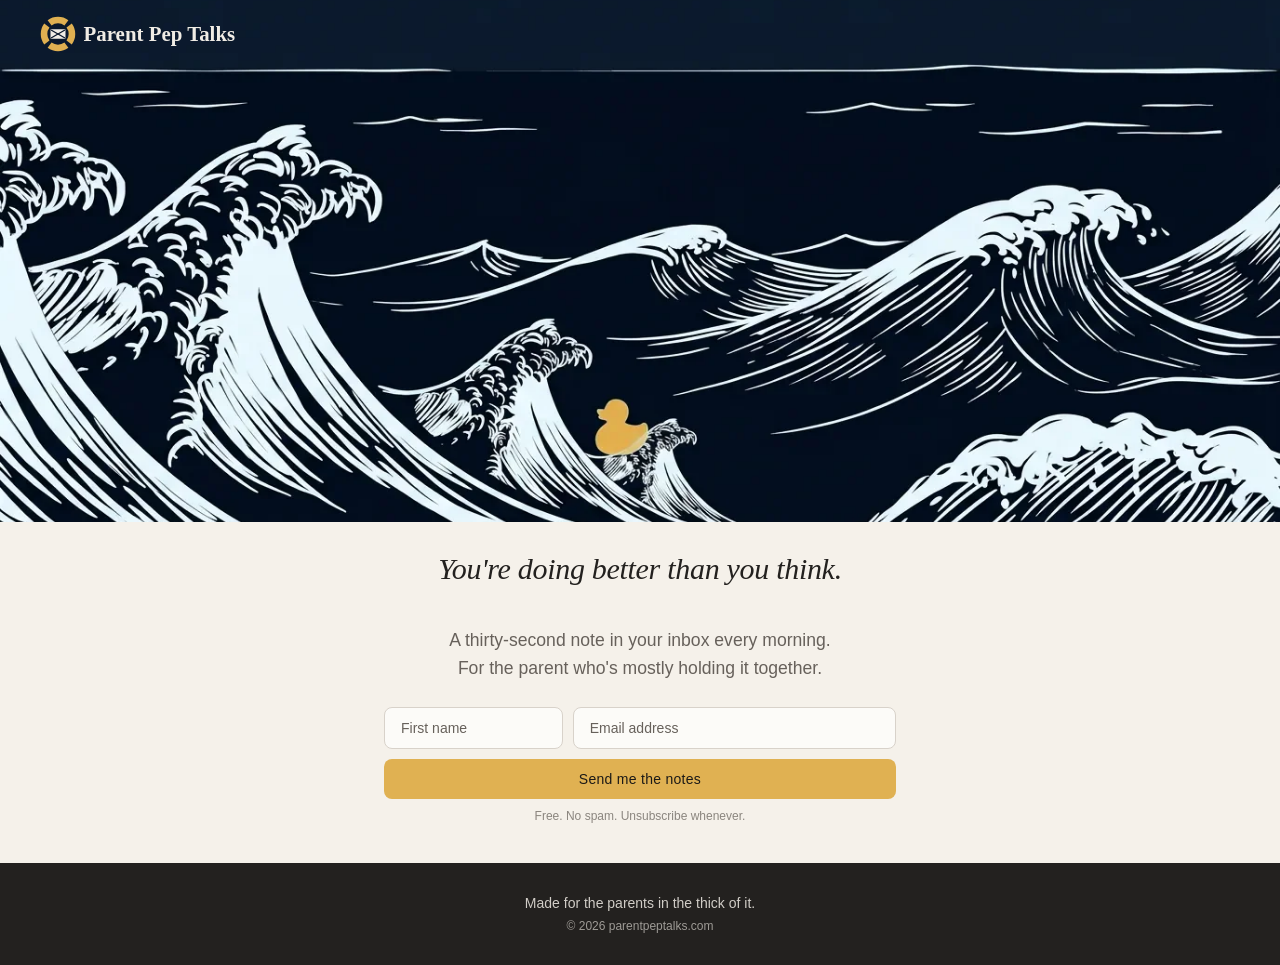
==== index.html @ fadb8c1b "feat(brand): favicon swap — gold life-ring on navy tile, svg-first links The old favicon.png was the" ====
<!doctype html>
<html lang="en">
  <head>
    <meta charset="UTF-8">
    <meta name="viewport" content="width=device-width, initial-scale=1.0">
    <link rel="icon" type="image/svg+xml" href="assets/favicon.svg">
    <link rel="icon" type="image/png" sizes="32x32" href="assets/favicon.png">
    <link rel="apple-touch-icon" href="assets/apple-touch-icon.png">
    <link rel="canonical" href="https://parentpeptalks.com/">
    <title>Parent Pep Talks — A daily note for tired parents</title>
    <meta name="description" content="A thirty-second note in your inbox every morning. For the parent who's holding it together — mostly. Free daily email.">
    <meta property="og:title" content="Parent Pep Talks">
    <meta property="og:site_name" content="Parent Pep Talks">
    <meta property="og:description" content="A thirty-second note in your inbox every morning. For the parent who's holding it together — mostly.">
    <meta property="og:type" content="website">
    <meta property="og:url" content="https://parentpeptalks.com">
    <meta name="twitter:card" content="summary_large_image">
    <meta name="twitter:title" content="Parent Pep Talks">
    <meta name="twitter:description" content="A thirty-second note in your inbox every morning. For the parent who's holding it together — mostly.">
    <meta property="og:image" content="https://parentpeptalks.com/assets/og-hero.webp">
    <meta name="twitter:image" content="https://parentpeptalks.com/assets/og-hero.webp">
    <script type="application/ld+json">{"@context":"https://schema.org","@type":"Organization","@id":"https://parentpeptalks.com/#organization","name":"Parent Pep Talks","url":"https://parentpeptalks.com/"}</script>
    <script type="application/ld+json">{"@context":"https://schema.org","@type":"WebSite","@id":"https://parentpeptalks.com/#website","name":"Parent Pep Talks","url":"https://parentpeptalks.com","description":"A daily email for tired parents — short, affirming notes that make you feel less alone."}</script>
    <link rel="stylesheet" href="styles.css">
  </head>
  <body>
    <header class="site-header hero-header">
      <a href="./" class="logo" aria-label="Parent Pep Talks — home">
        <!-- Cream variant over the navy band: CTA-gold ring, cream envelope,
             fold lines in the band's night navy (sampled from hero-band.webp). -->
        <svg class="logo-mark" viewBox="0 0 96 96" aria-hidden="true" focusable="false">
          <g fill="#e0b051">
            <path d="M20.32 11.26A46 46 0 0 1 75.68 11.26L65.15 25.24A28.5 28.5 0 0 0 30.85 25.24Z"/>
            <path d="M84.74 20.32A46 46 0 0 1 84.74 75.68L70.76 65.15A28.5 28.5 0 0 0 70.76 30.85Z"/>
            <path d="M75.68 84.74A46 46 0 0 1 20.32 84.74L30.85 70.76A28.5 28.5 0 0 0 65.15 70.76Z"/>
            <path d="M11.26 75.68A46 46 0 0 1 11.26 20.32L25.24 30.85A28.5 28.5 0 0 0 25.24 65.15Z"/>
          </g>
          <rect x="28" y="35.5" width="40" height="25" rx="2" fill="#f0ece5"/>
          <g fill="none" stroke="#0b192d" stroke-width="3.25">
            <path d="M29.5 37.5L48 48L66.5 37.5"/>
            <path d="M29.5 58.5L48 48L66.5 58.5"/>
          </g>
        </svg>
        <span class="logo-word" aria-hidden="true">Parent Pep Talks</span>
      </a>
    </header>
    <main>
      <section class="hero">
        <div class="hero-band">
          <picture>
            <source media="(max-width: 640px) and (orientation: portrait)" srcset="assets/hero-tall.webp">
            <img src="assets/hero-band.webp" alt="" width="1376" height="768" loading="eager" fetchpriority="high" class="hero-image">
          </picture>
        </div>
        <h1 class="hero-line">You're doing better than you think.</h1>
      </section>
      <section class="signup">
        <div class="signup-inner">
          <p class="tagline">A thirty-second note in your inbox every morning.<br>For the parent who's mostly holding it together.</p>
          <form data-kit-form data-kit-redirect="welcome">
            <div class="fields">
              <input type="text" name="firstName" placeholder="First name" aria-label="First name" autocomplete="given-name" required class="field first-name">
              <input type="email" name="email" placeholder="Email address" aria-label="Email address" autocomplete="email" required class="field email">
            </div>
            <button type="submit" class="submit">Send me the notes</button>
            <p class="fine-print">Free. No spam. Unsubscribe whenever.</p>
          </form>
          <template data-kit-fallback>
            <a class="fallback-cta" href="https://parent-pep-talks.kit.com">Send me the notes</a>
          </template>
          <p class="form-status" data-form-status role="status" aria-live="polite" hidden></p>
        </div>
      </section>
    </main>
    <footer class="site-footer">
      <p class="footer-note">Made for the parents in the thick of it.</p>
      <p class="footer-copyright">© 2026 parentpeptalks.com</p>
    </footer>
    <script src="kit-form.js"></script>
  </body>
</html>
---- styles.css ----
/* Parent Pep Talks brand system — shared by every page on parentpeptalks.com.
   Two worlds. The warm paper world is the interface: bone field, charcoal ink,
   1px hairlines. The black night world is the artwork, used exactly as Allie
   painted it — deep-navy night field, ice-blue foam hsl(197 100% 95%),
   lemon glow hsl(54 77% 66%) — hung full-bleed as a band from the very top
   of the page,
   cropping at the viewport edges (the framed-print staging from PR #5 is
   retired). Gold bridges the worlds: one gold family, and the CTA --primary
   is the brand's single gold — Allie's Oct 23 pick anchors everything on the
   button's own gold (#e0b051, hsl(40 70% 60%)): the mark carries the CTA gold
   in every context, and the duck artwork converges on the same gold.
   The artwork's thick carved linocut lines against the UI's 1px hairlines are
   an intentional contrast, not a mismatch. There are no navy tokens — the
   navy idea was declined. On the band the header floats transparent and the
   lockup switches to its cream variant (CTA-gold ring, cream envelope, and
   the bold cream wordmark); the tagline and email capture stay in the warm
   world below, never overlaid on the artwork. Fonts stay the system stack
   on purpose — no webfonts. */
:root {
  --background: hsl(39 36% 94%);   /* warm bone */
  --surface: hsl(42 40% 98%);      /* inputs and panel backing, a step lighter */
  --foreground: hsl(30 7% 13%);    /* charcoal ink */
  --muted-foreground: hsl(30 6% 38%);
  --border: hsl(35 16% 82%);       /* hairline */
  --primary: hsl(40 70% 60%);      /* the brand gold — ring and duck follow this token */
  --primary-foreground: hsl(30 8% 10%);
  --success: hsl(33 55% 32%);      /* deep gold-amber, legible on bone */
  --destructive: hsl(8 65% 40%);
  --footer-ink: hsl(40 27% 92%);
  --font-sans: -apple-system, BlinkMacSystemFont, "Segoe UI", Roboto, "Helvetica Neue", Arial, sans-serif;
  --font-heading: Georgia, "Times New Roman", serif;
}
* { box-sizing: border-box; }
body {
  margin: 0;
  min-height: 100vh;
  display: flex;
  flex-direction: column;
  background: var(--background);
  color: var(--foreground);
  font-family: var(--font-sans);
}
.site-header {
  display: flex;
  align-items: center;
  padding: 1rem 1.5rem;
  border-bottom: 1px solid var(--border);
}
/* The lockup: inline SVG life-ring mark plus real text in the site's Georgia
   serif (crisper at header size than outlined SVG text, and it honors the
   no-webfonts rule). .logo's font-size is set to its own height so the
   wordmark and the mark gap (.21em, measured off the old PNG) scale with
   the 768px height step. The wordmark runs .58em bold — the Oct 23 bump
   from the PNG-matched .46em regular so the brand reads at a glance next
   to the gold ring. */
.logo {
  display: inline-flex;
  align-items: center;
  gap: .21em;
  height: 2rem;
  font-size: 2rem;
  text-decoration: none;
}
.logo-mark { display: block; height: 100%; width: auto; }
/* Warm brown sampled from the retired logo.png wordmark (#88735d). */
.logo-word {
  font-family: var(--font-heading);
  font-size: .58em;
  font-weight: 700;
  line-height: 1;
  color: #88735d;
  white-space: nowrap;
}
@media (min-width: 768px) {
  .site-header { padding: 1rem 2.5rem; }
  .logo { height: 2.25rem; font-size: 2.25rem; }
}
/* Homepage header floats over the band: transparent, no hairline, and the
   cream logo variant (CTA-gold ring, cream envelope and wordmark).
   /signup and /welcome keep the bone-backed header. */
.site-header.hero-header {
  position: absolute;
  top: 0;
  left: 0;
  right: 0;
  z-index: 10;
  background: transparent;
  border-bottom: none;
}
/* On the band the wordmark goes cream (the same bone as the cream PNG's). */
.hero-header .logo-word { color: var(--footer-ink); }
main { flex: 1; display: flex; flex-direction: column; }

/* The hero is a full-bleed band from the very top of the page: edge-to-edge
   artwork, no border, no shadow, no rounded corners — the wave crops at the
   viewport edges. The wide artwork carries desktop and landscape; portrait
   phones swap to the tall artwork via the index.html <picture>. Height stays
   generous so the vast-ocean scope reads, but capped so the tagline and email
   capture still peek into the first screenful, and object-position holds the
   duck in frame. */
.hero {
  display: flex;
  flex-direction: column;
  align-items: center;
}
.hero-band {
  width: 100%;
  height: clamp(420px, 58vh, 640px);
  overflow: hidden;
}
.hero-band .hero-image {
  display: block;
  width: 100%;
  height: 100%;
  object-fit: cover;
  /* Wide artwork: horizon at ~23% of frame height, duck at ~73% — the center
     window keeps both in frame across desktop sizes. */
  object-position: center 50%;
  pointer-events: none;
}
@media (max-width: 640px) {
  /* Landscape phones: short band on the wide artwork — today's crop. */
  .hero-band { height: clamp(240px, 34vh, 320px); }
}
@media (max-width: 640px) and (orientation: portrait) {
  /* Portrait phones get the tall artwork: a taller band opens up the ocean
     expanse; a low anchor keeps the duck and main crest in frame — the duck
     sits at ~86% of the tall frame. */
  .hero-band { height: clamp(380px, 56vh, 520px); }
  .hero-band .hero-image { object-position: center 78%; }
}
/* The promise line lives in the warm space below the band — charcoal
   serif-italic ink on bone, never overlaid on the artwork. */
.hero-line {
  margin: clamp(1.25rem, 3vh, 2rem) 0 0;
  max-width: 34rem;
  padding: 0 1.5rem;
  text-align: center;
  font-family: var(--font-heading);
  font-style: italic;
  font-weight: 400;
  font-size: clamp(1.25rem, 2.6vw, 1.875rem);
  line-height: 1.35;
  letter-spacing: -0.01em;
}
.signup {
  width: 100%;
  padding: clamp(1.5rem, 4vh, 3rem) 1.5rem 2.5rem;
  display: flex;
  flex-direction: column;
  align-items: center;
}
.signup-inner { width: 100%; max-width: 32rem; text-align: center; }
/* /signup is a standalone moment: one centered column, filling the viewport. */
.signup-centered { flex: 1; justify-content: center; }
.tagline {
  margin: 0 0 1.5rem;
  line-height: 1.625;
  font-size: clamp(0.9rem, 1.6vw, 1.1rem);
  font-weight: 300;
  color: var(--muted-foreground);
}
/* The promise headline on /signup — same serif-italic voice as the homepage
   caption, but in document flow and scaled up for a page with nothing else in it. */
.signup-title {
  margin: 0 0 1.5rem;
  font-family: var(--font-heading);
  font-style: italic;
  font-weight: 400;
  font-size: clamp(1.75rem, 4.5vw, 2.75rem);
  line-height: 1.3;
  letter-spacing: -0.01em;
}
.fields { display: flex; flex-direction: column; gap: .625rem; margin-bottom: .625rem; }
.field {
  width: 100%;
  padding: .75rem 1rem;
  border-radius: .5rem;
  border: 1px solid var(--border);
  background: var(--surface);
  color: var(--foreground);
  font-family: var(--font-sans);
  font-size: .875rem;
  outline: none;
  min-width: 0;
  transition: border-color .2s;
}
.field::placeholder { color: var(--muted-foreground); opacity: 1; }
/* Focus goes to ink, not gold — gold stays exclusively on the primary action. */
.field:focus { border-color: var(--foreground); }
@media (min-width: 640px) {
  .fields { flex-direction: row; }
  .field.first-name { flex: 1; }
  .field.email { flex: 2; }
}
.submit {
  width: 100%;
  padding: .75rem 2rem;
  border: none;
  border-radius: .5rem;
  background: var(--primary);
  color: var(--primary-foreground);
  font-family: var(--font-sans);
  font-size: .875rem;
  font-weight: 500;
  letter-spacing: .02em;
  cursor: pointer;
  transition: opacity .2s;
}
.submit:hover { opacity: .9; }
.submit:disabled { opacity: .6; cursor: default; }
.fine-print { margin: .625rem 0 0; font-size: .75rem; color: hsl(30 6% 38% / .75); }
.fallback-cta {
  display: block;
  width: 100%;
  padding: .75rem 2rem;
  border-radius: .5rem;
  background: var(--primary);
  color: var(--primary-foreground);
  text-decoration: none;
  text-align: center;
  font-size: .875rem;
  font-weight: 500;
  letter-spacing: .02em;
  transition: opacity .2s;
}
.fallback-cta:hover { opacity: .9; }
.form-status { margin: .75rem 0 0; font-size: .875rem; }
.form-status[data-state="success"] { color: var(--success); }
.form-status[data-state="error"] { color: var(--destructive); }
/* Charcoal concentrates in the footer band — the page's dark anchor on bone. */
.site-footer {
  padding: 2rem 1.5rem;
  background: var(--foreground);
  color: var(--footer-ink);
  display: flex;
  flex-direction: column;
  align-items: center;
  gap: .5rem;
}
.site-footer p { margin: 0; }
.footer-note { font-size: .875rem; opacity: .85; }
.footer-copyright { font-size: .75rem; opacity: .6; }

/* /welcome — page two of the two-step signup. The celebration header carries
   the homepage's old success line verbatim; the profile form below it is a
   left-aligned labeled column inside the same centered page column, styled
   from the existing field/submit primitives. */
.welcome-title {
  margin: 0 0 .75rem;
  font-family: var(--font-heading);
  font-style: italic;
  font-weight: 400;
  font-size: clamp(1.75rem, 4.5vw, 2.75rem);
  line-height: 1.3;
  letter-spacing: -0.01em;
}
.welcome-lead {
  margin: 0 auto 2.25rem;
  max-width: 30rem;
  line-height: 1.625;
  font-size: .9rem;
  font-weight: 300;
  color: var(--muted-foreground);
}
.incentive { margin: 0 auto 2rem; max-width: 30rem; }
.incentive-title {
  margin: 0 0 .5rem;
  font-family: var(--font-heading);
  font-style: italic;
  font-weight: 400;
  font-size: clamp(1.25rem, 2.6vw, 1.625rem);
  line-height: 1.3;
}
.incentive-copy { margin: 0; line-height: 1.625; font-size: .9rem; color: var(--muted-foreground); }
.optionality { margin: .75rem 0 0; line-height: 1.625; font-size: .8125rem; color: hsl(30 6% 38% / .75); }
.welcome-form { text-align: left; }
/* Seven stacked fields on every viewport — the homepage's side-by-side row is
   a two-field layout, not this one. Labels carry the vertical rhythm. */
.welcome-form .fields { flex-direction: column; gap: 0; margin-bottom: 1.25rem; }
.field-label { display: block; margin: 1.125rem 0 .375rem; font-size: .8125rem; font-weight: 500; }
.field-label:first-child { margin-top: 0; }
.field-help { margin: .375rem 0 0; font-size: .75rem; color: hsl(30 6% 38% / .75); }
/* Locked email: prefilled from the homepage handoff, readonly, visibly muted. */
.field-locked { background: hsl(42 20% 92%); color: var(--muted-foreground); }
.field-locked:focus { border-color: var(--border); }

/* /notes/<slug>/ — the daily-note archive. One article column in the warm
   world: the note itself is set in the site's Georgia serif (the letter is
   the product), the kicker carries date and category, and the signup block
   below reuses the form primitives untouched. Pattern reference:
   notes/example/ — flow documented in notes/README.md. */
.note {
  width: 100%;
  max-width: 34rem;
  margin: 0 auto;
  padding: clamp(2rem, 6vh, 3.5rem) 1.5rem 0;
}
/* Only the template example wears the banner — real notes drop it (and the
   noindex) when they publish. */
.example-banner {
  margin: 0 0 2rem;
  padding: .75rem 1rem;
  border: 1px solid var(--border);
  border-radius: .5rem;
  font-size: .8125rem;
  line-height: 1.5;
  color: var(--muted-foreground);
}
.note-kicker {
  margin: 0 0 .75rem;
  font-size: .75rem;
  letter-spacing: .08em;
  text-transform: uppercase;
  color: hsl(30 6% 38% / .75);
}
.note-title {
  margin: 0 0 1.75rem;
  font-family: var(--font-heading);
  font-style: italic;
  font-weight: 400;
  font-size: clamp(1.75rem, 4.5vw, 2.5rem);
  line-height: 1.3;
  letter-spacing: -0.01em;
}
.note-body {
  font-family: var(--font-heading);
  font-size: 1.0625rem;
  line-height: 1.75;
}
.note-body p { margin: 0 0 1.25rem; }
.note-signoff { font-style: italic; color: var(--muted-foreground); }
/* Prev/next links between neighboring notes, once real notes exist. */
.note-nav {
  display: flex;
  justify-content: space-between;
  gap: 1rem;
  margin: 2rem 0 0;
  font-size: .875rem;
}
.note-nav a {
  color: var(--foreground);
  text-decoration: underline;
  text-underline-offset: 3px;
}
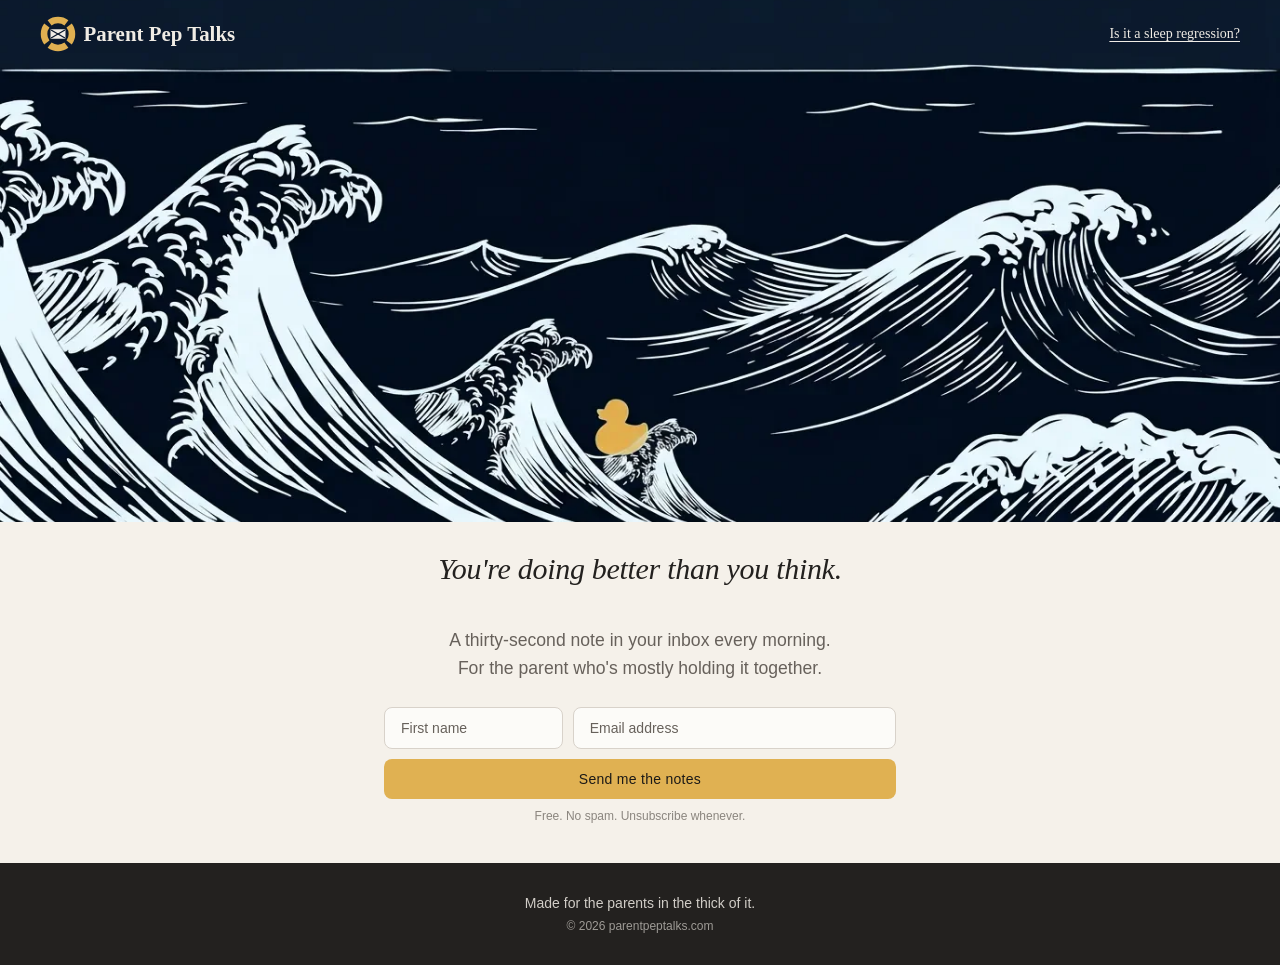
==== commit dbf4b9d0: "feat(nav): link /sleep from the homepage header The capture gate is met (Kit Profile Form 10073349 v" ====
--- a/index.html
+++ b/index.html
@@ -43,6 +43,9 @@
         </svg>
         <span class="logo-word" aria-hidden="true">Parent Pep Talks</span>
       </a>
+      <nav class="site-nav" aria-label="Site">
+        <a href="sleep">Is it a sleep regression?</a>
+      </nav>
     </header>
     <main>
       <section class="hero">
--- a/styles.css
+++ b/styles.css
@@ -343,3 +343,215 @@
   text-decoration: underline;
   text-underline-offset: 3px;
 }
+
+/* /sleep — the Sleep Disruption Calculator.
+   Same warm world as /signup: the centered bone column, serif-italic display
+   type, and gold reserved for the one primary action. The calculator adds
+   symptom chips and a result card; both lean on the shared field, submit,
+   and note primitives above. */
+
+.sleep {
+  flex: 1;
+  justify-content: center;
+  padding-top: clamp(2rem, 6vh, 3.5rem);
+}
+
+.sleep-lead {
+  margin: 0 0 1.5rem;
+  line-height: 1.625;
+  font-size: .9rem;
+  font-weight: 300;
+  color: var(--muted-foreground);
+}
+
+.dst-banner {
+  margin: 0 0 1.5rem;
+  padding: .75rem 1rem;
+  border: 1px solid var(--border);
+  border-radius: .5rem;
+  background: var(--surface);
+  font-size: .8125rem;
+  line-height: 1.55;
+  color: var(--muted-foreground);
+}
+
+.dst-banner strong {
+  color: var(--foreground);
+}
+
+.chips {
+  display: flex;
+  flex-wrap: wrap;
+  gap: .5rem;
+  margin: .5rem 0 1.5rem;
+}
+
+.chip {
+  padding: .5rem .875rem;
+  border: 1px solid var(--border);
+  border-radius: 999px;
+  background: var(--surface);
+  color: var(--foreground);
+  font-family: var(--font-sans);
+  font-size: .8125rem;
+  cursor: pointer;
+  transition: border-color .2s ease, background .2s ease, color .2s ease;
+}
+
+.chip:hover {
+  border-color: var(--foreground);
+}
+
+/* Selected: ink, not gold — gold stays exclusively on the primary action. */
+.chip.selected {
+  background: var(--foreground);
+  border-color: var(--foreground);
+  color: var(--background);
+}
+
+.chip.featured {
+  border-color: var(--foreground);
+  font-weight: 500;
+}
+
+.sleep-date {
+  width: 100%;
+  max-width: 16rem;
+}
+
+.result {
+  margin: 1.75rem 0 0;
+  padding: 1.25rem 1.25rem 1.5rem;
+  border: 1px solid var(--border);
+  border-radius: .5rem;
+  background: var(--surface);
+}
+
+.result-kicker {
+  margin: 0 0 .5rem;
+  font-size: .75rem;
+  letter-spacing: .08em;
+  text-transform: uppercase;
+  color: hsl(30 6% 38% / .75);
+}
+
+.result-title {
+  margin: 0 0 .25rem;
+  font-family: var(--font-heading);
+  font-style: italic;
+  font-weight: 400;
+  font-size: clamp(1.375rem, 3vw, 1.75rem);
+  line-height: 1.3;
+}
+
+.result-band {
+  margin: 0 0 .75rem;
+  font-size: .75rem;
+  letter-spacing: .08em;
+  text-transform: uppercase;
+  color: hsl(30 6% 38% / .75);
+}
+
+.result-summary {
+  margin: 0 0 .75rem;
+  line-height: 1.625;
+  font-size: .9rem;
+}
+
+.result-why {
+  margin: 0 0 .75rem;
+  line-height: 1.625;
+  font-size: .875rem;
+  color: var(--muted-foreground);
+}
+
+.result-duration {
+  margin: 0 0 1.25rem;
+  font-size: .8125rem;
+  color: var(--muted-foreground);
+}
+
+.result-duration strong {
+  color: var(--foreground);
+  font-weight: 500;
+}
+
+.script-label {
+  margin: 0 0 .5rem;
+  font-family: var(--font-sans);
+  font-size: .8125rem;
+  font-weight: 500;
+}
+
+.script-block {
+  padding: 1rem 1.25rem;
+  border: 1px solid var(--border);
+  border-radius: .5rem;
+  background: var(--background);
+  font-family: var(--font-heading);
+  font-size: 1rem;
+  line-height: 1.7;
+}
+
+.script-block p {
+  margin: 0;
+}
+
+.result-alt {
+  margin: 1rem 0 0;
+  font-size: .8125rem;
+  font-style: italic;
+  color: var(--muted-foreground);
+}
+
+.result-error {
+  margin: 0;
+  color: var(--destructive);
+  font-size: .875rem;
+  line-height: 1.625;
+}
+
+.capture {
+  margin-top: 2rem;
+  padding-top: 1.5rem;
+  border-top: 1px solid var(--border);
+}
+
+.capture-title {
+  margin: 0 0 1rem;
+  font-family: var(--font-heading);
+  font-style: italic;
+  font-weight: 400;
+  font-size: clamp(1.25rem, 2.6vw, 1.625rem);
+  line-height: 1.3;
+}
+
+
+/* Homepage nav — the one cross-page hop out of the header, to /sleep.
+   Cream over the band (the same footer-ink as the wordmark), Georgia
+   like the lockup, underline offset matching the notes' prev/next links.
+   Phones wrap it to its own row under the lockup: one line cannot hold
+   the wordmark plus a full question at 360px. */
+.site-nav {
+  margin-left: auto;
+  font-family: var(--font-heading);
+  font-size: .875rem;
+}
+
+.site-nav a {
+  color: var(--footer-ink);
+  text-decoration: underline;
+  text-underline-offset: 3px;
+}
+
+.site-nav a:hover { opacity: .9; }
+
+@media (max-width: 767px) {
+  .site-header.hero-header { flex-wrap: wrap; }
+  .site-header.hero-header .site-nav {
+    flex-basis: 100%;
+    text-align: right;
+    padding-top: .25rem;
+  }
+}
+
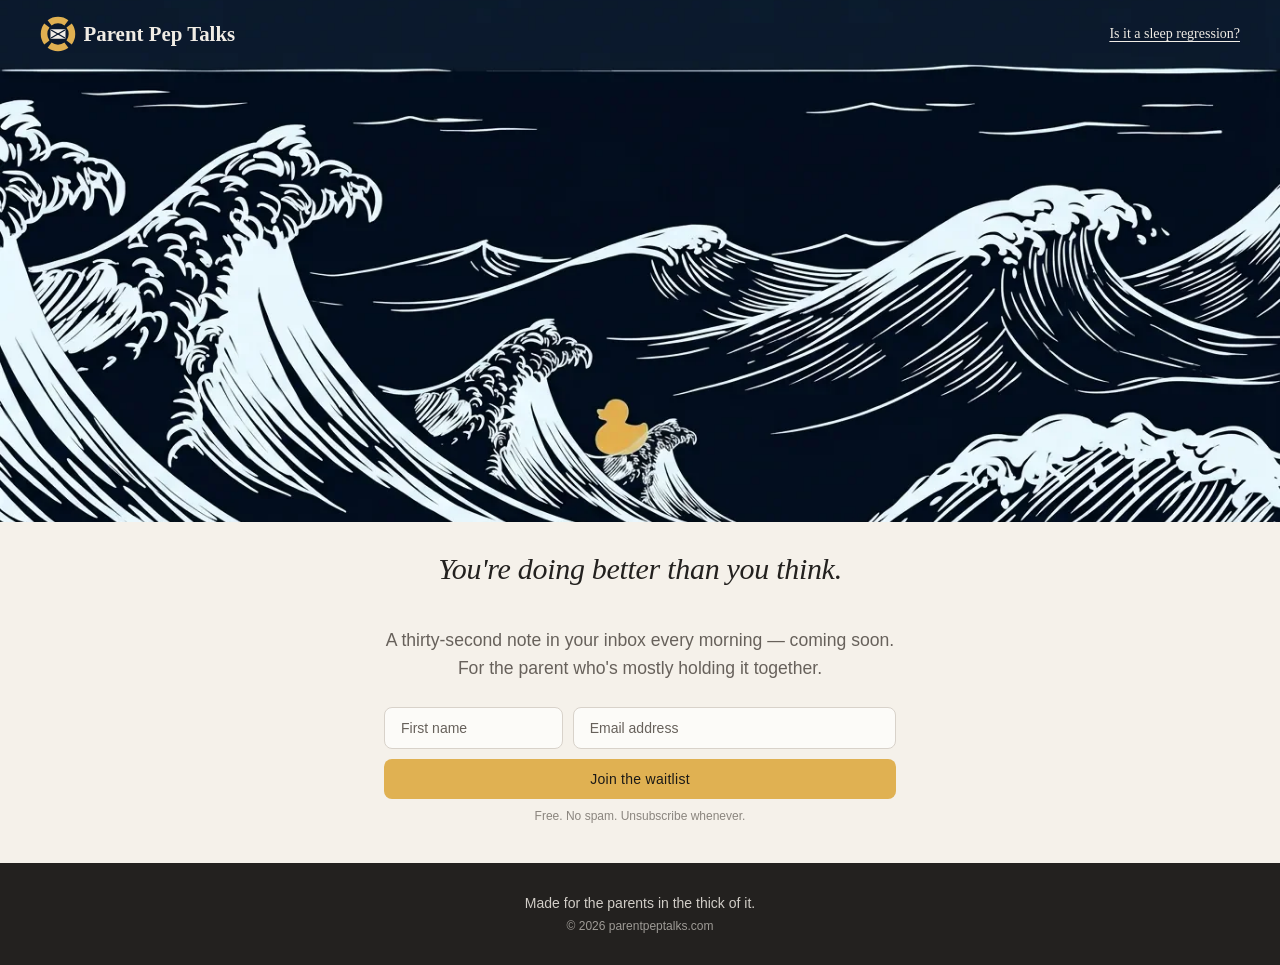
==== commit 750cc33a: "feat(brand): duck favicon + waitlist-honest CTA copy - favicon.svg/png/apple-touch: gold duck traced" ====
--- a/index.html
+++ b/index.html
@@ -8,15 +8,15 @@
     <link rel="apple-touch-icon" href="assets/apple-touch-icon.png">
     <link rel="canonical" href="https://parentpeptalks.com/">
     <title>Parent Pep Talks — A daily note for tired parents</title>
-    <meta name="description" content="A thirty-second note in your inbox every morning. For the parent who's holding it together — mostly. Free daily email.">
+    <meta name="description" content="A thirty-second note in your inbox every morning — coming soon. For the parent who's holding it together — mostly. Join the waitlist.">
     <meta property="og:title" content="Parent Pep Talks">
     <meta property="og:site_name" content="Parent Pep Talks">
-    <meta property="og:description" content="A thirty-second note in your inbox every morning. For the parent who's holding it together — mostly.">
+    <meta property="og:description" content="A thirty-second note in your inbox every morning — coming soon. For the parent who's holding it together — mostly.">
     <meta property="og:type" content="website">
     <meta property="og:url" content="https://parentpeptalks.com">
     <meta name="twitter:card" content="summary_large_image">
     <meta name="twitter:title" content="Parent Pep Talks">
-    <meta name="twitter:description" content="A thirty-second note in your inbox every morning. For the parent who's holding it together — mostly.">
+    <meta name="twitter:description" content="A thirty-second note in your inbox every morning — coming soon. For the parent who's holding it together — mostly.">
     <meta property="og:image" content="https://parentpeptalks.com/assets/og-hero.webp">
     <meta name="twitter:image" content="https://parentpeptalks.com/assets/og-hero.webp">
     <script type="application/ld+json">{"@context":"https://schema.org","@type":"Organization","@id":"https://parentpeptalks.com/#organization","name":"Parent Pep Talks","url":"https://parentpeptalks.com/"}</script>
@@ -59,13 +59,13 @@
       </section>
       <section class="signup">
         <div class="signup-inner">
-          <p class="tagline">A thirty-second note in your inbox every morning.<br>For the parent who's mostly holding it together.</p>
+          <p class="tagline">A thirty-second note in your inbox every morning — coming soon.<br>For the parent who's mostly holding it together.</p>
           <form data-kit-form data-kit-redirect="welcome">
             <div class="fields">
               <input type="text" name="firstName" placeholder="First name" aria-label="First name" autocomplete="given-name" required class="field first-name">
               <input type="email" name="email" placeholder="Email address" aria-label="Email address" autocomplete="email" required class="field email">
             </div>
-            <button type="submit" class="submit">Send me the notes</button>
+            <button type="submit" class="submit">Join the waitlist</button>
             <p class="fine-print">Free. No spam. Unsubscribe whenever.</p>
           </form>
           <template data-kit-fallback>
--- a/styles.css
+++ b/styles.css
@@ -555,3 +555,52 @@
   }
 }
 
+/* /normal — Is This Normal? Checker. Reuses the shared signup, field, chip,
+   and result primitives; adds only the checker's own pieces: the lead, the
+   months field, the search row, the counter line, and the estimate footnote. */
+
+.normal {
+  flex: 1;
+  justify-content: center;
+  padding-top: clamp(2rem, 6vh, 3.5rem);
+}
+
+.normal-lead {
+  margin: 0 0 1.5rem;
+  line-height: 1.625;
+  font-size: .9rem;
+  font-weight: 300;
+  color: var(--muted-foreground);
+}
+
+.normal-months {
+  width: 100%;
+  max-width: 16rem;
+}
+
+.normal-search {
+  display: flex;
+  gap: .5rem;
+}
+
+.normal-search .field { flex: 1; }
+
+.normal-search .submit { white-space: nowrap; }
+
+/* The counter line wears the italic serif the result title wears — it is the
+   warm center of the card, not metadata. */
+.result-counter {
+  margin: 0 0 1rem;
+  font-family: var(--font-heading);
+  font-style: italic;
+  font-size: .95rem;
+  line-height: 1.6;
+}
+
+.result-footnote {
+  margin: .75rem 0 0;
+  font-size: .75rem;
+  line-height: 1.6;
+  color: var(--muted-foreground);
+}
+
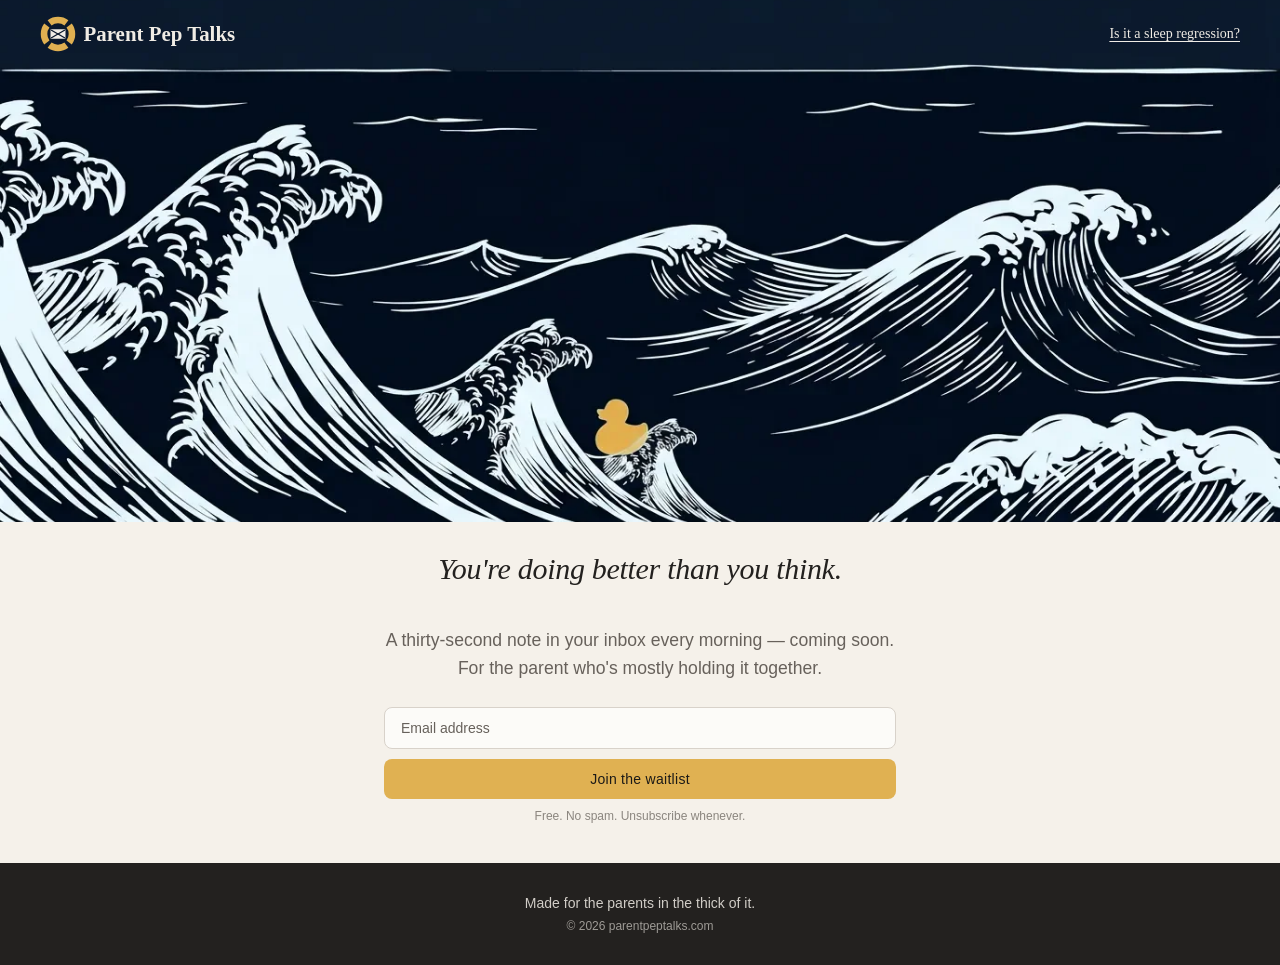
==== commit 60e9b18f: "feat(capture): email-only waitlist forms posting to our own endpoint Replace the Kit signup flow on " ====
--- a/index.html
+++ b/index.html
@@ -60,17 +60,20 @@
       <section class="signup">
         <div class="signup-inner">
           <p class="tagline">A thirty-second note in your inbox every morning — coming soon.<br>For the parent who's mostly holding it together.</p>
-          <form data-kit-form data-kit-redirect="welcome">
+          <form data-capture-form method="post" action="https://1f7hywtqf3-8941.hosted.obvious.ai/waitlist" data-capture-redirect="welcome">
             <div class="fields">
-              <input type="text" name="firstName" placeholder="First name" aria-label="First name" autocomplete="given-name" required class="field first-name">
               <input type="email" name="email" placeholder="Email address" aria-label="Email address" autocomplete="email" required class="field email">
+            </div>
+            <!-- Filled by capture-form.js; a no-JS post ships it empty and the
+                 server records the destination page it knows. -->
+            <input type="hidden" name="source_url">
+            <!-- Honeypot: bots fill it, people never see it. -->
+            <div class="hp-field" aria-hidden="true">
+              <input type="text" name="website" tabindex="-1" autocomplete="off">
             </div>
             <button type="submit" class="submit">Join the waitlist</button>
             <p class="fine-print">Free. No spam. Unsubscribe whenever.</p>
           </form>
-          <template data-kit-fallback>
-            <a class="fallback-cta" href="https://parent-pep-talks.kit.com">Send me the notes</a>
-          </template>
           <p class="form-status" data-form-status role="status" aria-live="polite" hidden></p>
         </div>
       </section>
@@ -79,6 +82,6 @@
       <p class="footer-note">Made for the parents in the thick of it.</p>
       <p class="footer-copyright">© 2026 parentpeptalks.com</p>
     </footer>
-    <script src="kit-form.js"></script>
+    <script src="capture-form.js"></script>
   </body>
 </html>
--- a/styles.css
+++ b/styles.css
@@ -190,9 +190,10 @@
 .field:focus { border-color: var(--foreground); }
 @media (min-width: 640px) {
   .fields { flex-direction: row; }
-  .field.first-name { flex: 1; }
   .field.email { flex: 2; }
 }
+/* Honeypot: present in the DOM for bots, invisible and untabbable for people. */
+.hp-field { position: absolute; left: -9999px; width: 1px; height: 1px; overflow: hidden; }
 .submit {
   width: 100%;
   padding: .75rem 2rem;
@@ -210,21 +211,6 @@
 .submit:hover { opacity: .9; }
 .submit:disabled { opacity: .6; cursor: default; }
 .fine-print { margin: .625rem 0 0; font-size: .75rem; color: hsl(30 6% 38% / .75); }
-.fallback-cta {
-  display: block;
-  width: 100%;
-  padding: .75rem 2rem;
-  border-radius: .5rem;
-  background: var(--primary);
-  color: var(--primary-foreground);
-  text-decoration: none;
-  text-align: center;
-  font-size: .875rem;
-  font-weight: 500;
-  letter-spacing: .02em;
-  transition: opacity .2s;
-}
-.fallback-cta:hover { opacity: .9; }
 .form-status { margin: .75rem 0 0; font-size: .875rem; }
 .form-status[data-state="success"] { color: var(--success); }
 .form-status[data-state="error"] { color: var(--destructive); }
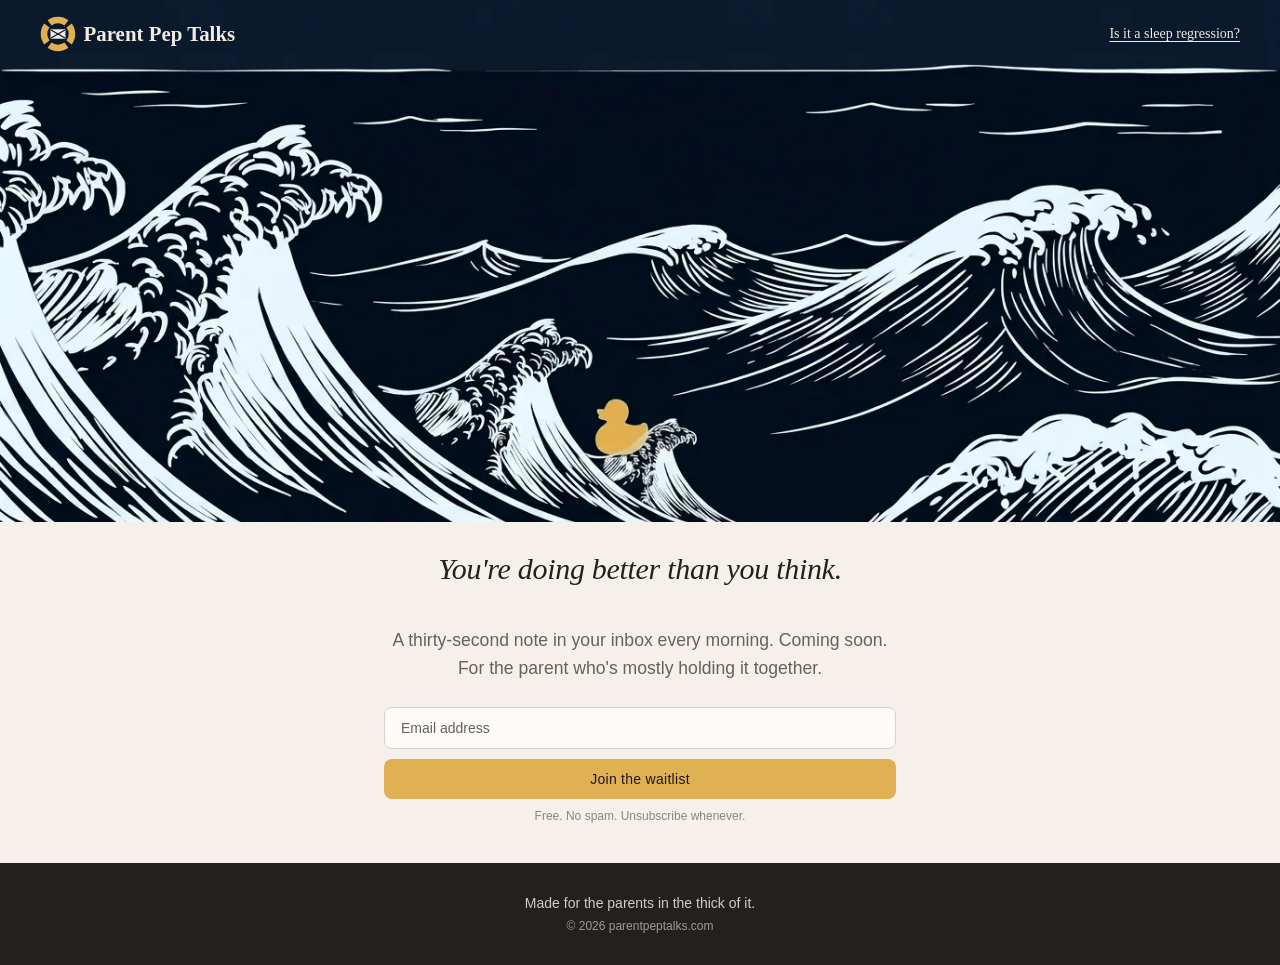
==== commit 49f078aa: "docs: apply approved site copy pass Apply the Allie-approved copy pass (Site Copy Pass — Before/Afte" ====
--- a/index.html
+++ b/index.html
@@ -7,25 +7,25 @@
     <link rel="icon" type="image/png" sizes="32x32" href="assets/favicon.png">
     <link rel="apple-touch-icon" href="assets/apple-touch-icon.png">
     <link rel="canonical" href="https://parentpeptalks.com/">
-    <title>Parent Pep Talks — A daily note for tired parents</title>
-    <meta name="description" content="A thirty-second note in your inbox every morning — coming soon. For the parent who's holding it together — mostly. Join the waitlist.">
+    <title>Parent Pep Talks: A daily note for tired parents</title>
+    <meta name="description" content="A thirty-second note in your inbox every morning. Coming soon. For the parent who's holding it together, mostly. Join the waitlist.">
     <meta property="og:title" content="Parent Pep Talks">
     <meta property="og:site_name" content="Parent Pep Talks">
-    <meta property="og:description" content="A thirty-second note in your inbox every morning — coming soon. For the parent who's holding it together — mostly.">
+    <meta property="og:description" content="A thirty-second note in your inbox every morning. Coming soon. For the parent who's holding it together, mostly. Join the waitlist.">
     <meta property="og:type" content="website">
     <meta property="og:url" content="https://parentpeptalks.com">
     <meta name="twitter:card" content="summary_large_image">
     <meta name="twitter:title" content="Parent Pep Talks">
-    <meta name="twitter:description" content="A thirty-second note in your inbox every morning — coming soon. For the parent who's holding it together — mostly.">
+    <meta name="twitter:description" content="A thirty-second note in your inbox every morning. Coming soon. For the parent who's holding it together, mostly. Join the waitlist.">
     <meta property="og:image" content="https://parentpeptalks.com/assets/og-hero.webp">
     <meta name="twitter:image" content="https://parentpeptalks.com/assets/og-hero.webp">
     <script type="application/ld+json">{"@context":"https://schema.org","@type":"Organization","@id":"https://parentpeptalks.com/#organization","name":"Parent Pep Talks","url":"https://parentpeptalks.com/"}</script>
-    <script type="application/ld+json">{"@context":"https://schema.org","@type":"WebSite","@id":"https://parentpeptalks.com/#website","name":"Parent Pep Talks","url":"https://parentpeptalks.com","description":"A daily email for tired parents — short, affirming notes that make you feel less alone."}</script>
+    <script type="application/ld+json">{"@context":"https://schema.org","@type":"WebSite","@id":"https://parentpeptalks.com/#website","name":"Parent Pep Talks","url":"https://parentpeptalks.com","description":"A daily email for tired parents: short, affirming notes that make you feel less alone."}</script>
     <link rel="stylesheet" href="styles.css">
   </head>
   <body>
     <header class="site-header hero-header">
-      <a href="./" class="logo" aria-label="Parent Pep Talks — home">
+      <a href="./" class="logo" aria-label="Parent Pep Talks home">
         <!-- Cream variant over the navy band: CTA-gold ring, cream envelope,
              fold lines in the band's night navy (sampled from hero-band.webp). -->
         <svg class="logo-mark" viewBox="0 0 96 96" aria-hidden="true" focusable="false">
@@ -59,7 +59,7 @@
       </section>
       <section class="signup">
         <div class="signup-inner">
-          <p class="tagline">A thirty-second note in your inbox every morning — coming soon.<br>For the parent who's mostly holding it together.</p>
+          <p class="tagline">A thirty-second note in your inbox every morning. Coming soon.<br>For the parent who's mostly holding it together.</p>
           <form data-capture-form method="post" action="https://1f7hywtqf3-8941.hosted.obvious.ai/waitlist" data-capture-redirect="welcome">
             <div class="fields">
               <input type="email" name="email" placeholder="Email address" aria-label="Email address" autocomplete="email" required class="field email">
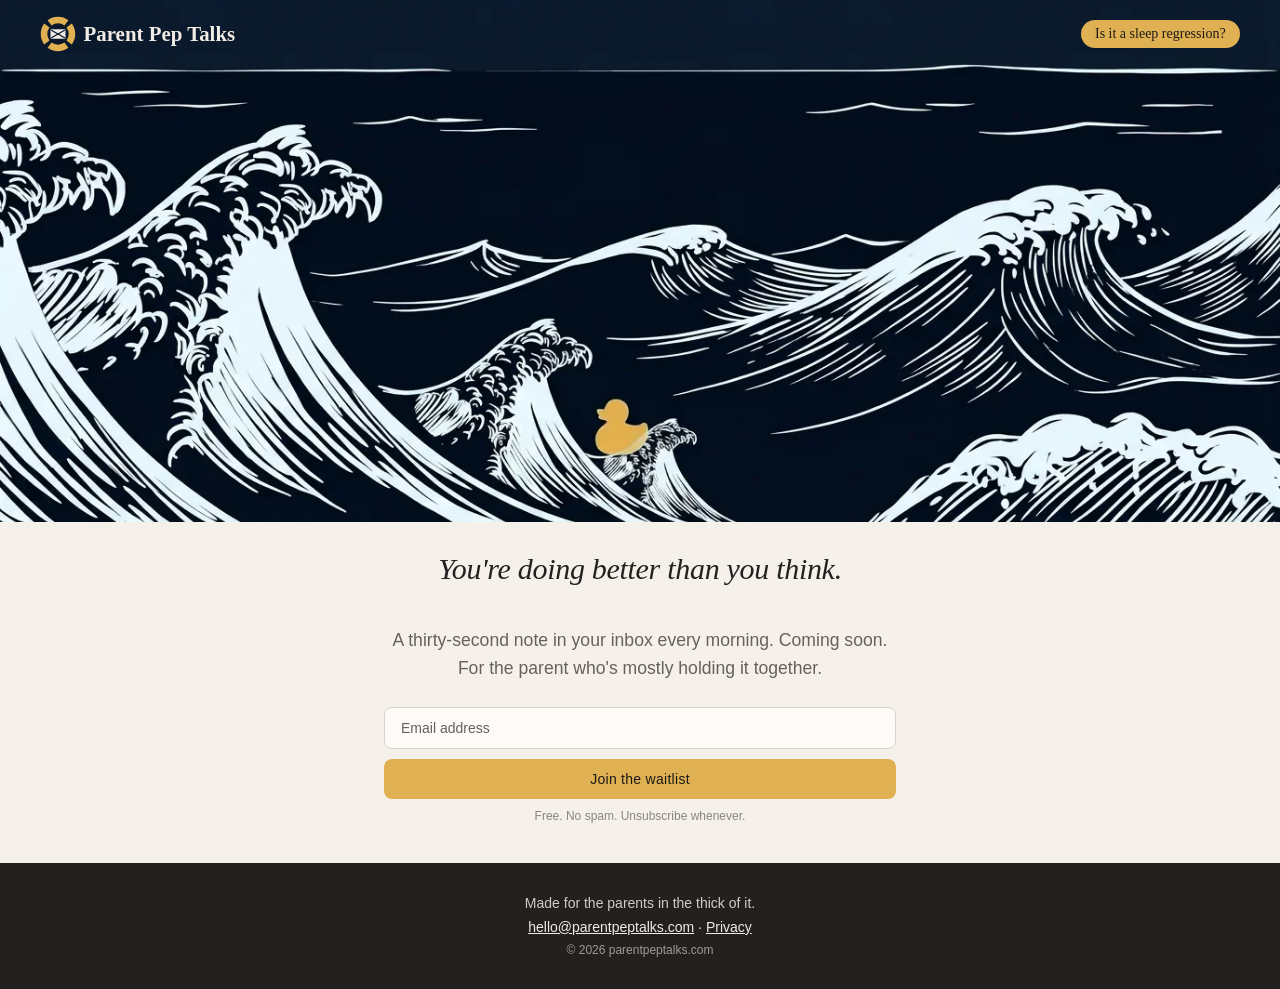
==== commit 456bcb6b: "feat: add /privacy page and footer contact line A one-screen privacy note at /privacy covering exact" ====
--- a/index.html
+++ b/index.html
@@ -80,6 +80,7 @@
     </main>
     <footer class="site-footer">
       <p class="footer-note">Made for the parents in the thick of it.</p>
+      <p class="footer-contact"><a href="mailto:hello@parentpeptalks.com">hello@parentpeptalks.com</a> · <a href="privacy">Privacy</a></p>
       <p class="footer-copyright">© 2026 parentpeptalks.com</p>
     </footer>
     <script src="capture-form.js"></script>
--- a/styles.css
+++ b/styles.css
@@ -188,6 +188,13 @@
 .field::placeholder { color: var(--muted-foreground); opacity: 1; }
 /* Focus goes to ink, not gold — gold stays exclusively on the primary action. */
 .field:focus { border-color: var(--foreground); }
+/* The 1px border shift alone is invisible to many eyes: keyboard focus gets
+   the same 2px offset ring the site-nav uses (ink here, bone there, both
+   high-contrast against what sits behind them). */
+.field:focus-visible {
+  outline: 2px solid var(--foreground);
+  outline-offset: 2px;
+}
 @media (min-width: 640px) {
   .fields { flex-direction: row; }
   .field.email { flex: 2; }
@@ -226,6 +233,8 @@
 }
 .site-footer p { margin: 0; }
 .footer-note { font-size: .875rem; opacity: .85; }
+.footer-contact { font-size: .875rem; }
+.footer-contact a { color: inherit; }
 .footer-copyright { font-size: .75rem; opacity: .6; }
 
 /* /welcome — page two of the two-step signup. The celebration header carries
@@ -249,6 +258,29 @@
   font-weight: 300;
   color: var(--muted-foreground);
 }
+/* /privacy — the one-screen note. Same centered column as /welcome, but the
+   note itself reads left-aligned so the paragraphs scan like prose. */
+.privacy-body {
+  margin: 0 auto;
+  max-width: 30rem;
+  text-align: left;
+}
+.privacy-body h2 {
+  margin: 1.25rem 0 .25rem;
+  font-family: var(--font-heading);
+  font-style: italic;
+  font-weight: 400;
+  font-size: 1rem;
+  line-height: 1.3;
+}
+.privacy-body p {
+  margin: 0;
+  line-height: 1.625;
+  font-size: .9rem;
+  font-weight: 300;
+  color: var(--muted-foreground);
+}
+.privacy-body a { color: inherit; }
 .incentive { margin: 0 auto 2rem; max-width: 30rem; }
 .incentive-title {
   margin: 0 0 .5rem;
@@ -373,7 +405,7 @@
 }
 
 .chip {
-  padding: .5rem .875rem;
+  padding: .625rem 1.125rem;
   border: 1px solid var(--border);
   border-radius: 999px;
   background: var(--surface);
@@ -382,6 +414,10 @@
   font-size: .8125rem;
   cursor: pointer;
   transition: border-color .2s ease, background .2s ease, color .2s ease;
+  /* Touch target: 44px minimum height on both tools, mobile included. */
+  min-height: 44px;
+  display: inline-flex;
+  align-items: center;
 }
 
 .chip:hover {
@@ -413,6 +449,11 @@
   background: var(--surface);
 }
 
+/* The result section carries tabindex="-1" so rendering can focus it (the
+   below-the-fold scroll + screen-reader announce). That focus is programmatic,
+   never keyboard-navigated: no ring. */
+.result:focus { outline: none; }
+
 .result-kicker {
   margin: 0 0 .5rem;
   font-size: .75rem;
@@ -514,8 +555,8 @@
 
 
 /* Homepage nav — the one cross-page hop out of the header, to /sleep.
-   Cream over the band (the same footer-ink as the wordmark), Georgia
-   like the lockup, underline offset matching the notes' prev/next links.
+   Rendered as a compact gold pill (the same primary action as the waitlist
+   button) so it reads as a control, not part of the wave artwork behind it.
    Phones wrap it to its own row under the lockup: one line cannot hold
    the wordmark plus a full question at 360px. */
 .site-nav {
@@ -525,12 +566,25 @@
 }
 
 .site-nav a {
-  color: var(--footer-ink);
-  text-decoration: underline;
-  text-underline-offset: 3px;
-}
-
-.site-nav a:hover { opacity: .9; }
+  display: inline-block;
+  padding: .35rem .9rem;
+  border-radius: 999px;
+  background: var(--primary);
+  color: var(--primary-foreground);
+  font-weight: 500;
+  text-decoration: none;
+  cursor: pointer;
+  transition: filter .2s;
+}
+
+/* Hover darkens the gold a step — reads as a control, not a fade. */
+.site-nav a:hover { filter: brightness(.93); }
+
+/* Bone outline so the ring survives against the navy band. */
+.site-nav a:focus-visible {
+  outline: 2px solid var(--background);
+  outline-offset: 2px;
+}
 
 @media (max-width: 767px) {
   .site-header.hero-header { flex-wrap: wrap; }
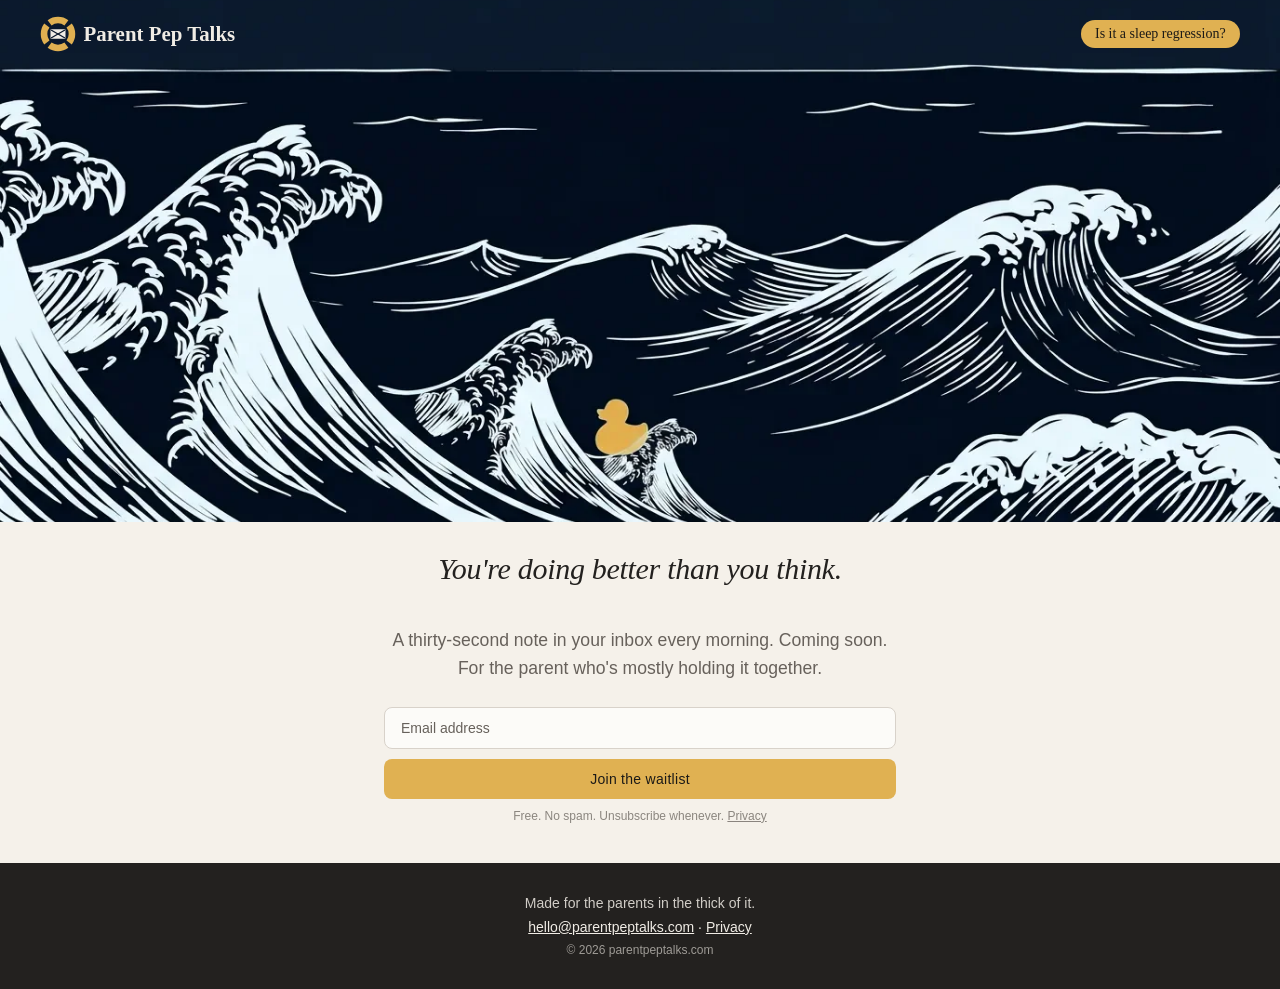
==== commit 241f1b15: "feat: disclose analytics, form-service processing, retention and deletion on /privacy The privacy no" ====
--- a/index.html
+++ b/index.html
@@ -72,7 +72,7 @@
               <input type="text" name="website" tabindex="-1" autocomplete="off">
             </div>
             <button type="submit" class="submit">Join the waitlist</button>
-            <p class="fine-print">Free. No spam. Unsubscribe whenever.</p>
+            <p class="fine-print">Free. No spam. Unsubscribe whenever. <a href="privacy">Privacy</a></p>
           </form>
           <p class="form-status" data-form-status role="status" aria-live="polite" hidden></p>
         </div>
--- a/styles.css
+++ b/styles.css
@@ -218,6 +218,7 @@
 .submit:hover { opacity: .9; }
 .submit:disabled { opacity: .6; cursor: default; }
 .fine-print { margin: .625rem 0 0; font-size: .75rem; color: hsl(30 6% 38% / .75); }
+.fine-print a { color: inherit; }
 .form-status { margin: .75rem 0 0; font-size: .875rem; }
 .form-status[data-state="success"] { color: var(--success); }
 .form-status[data-state="error"] { color: var(--destructive); }
